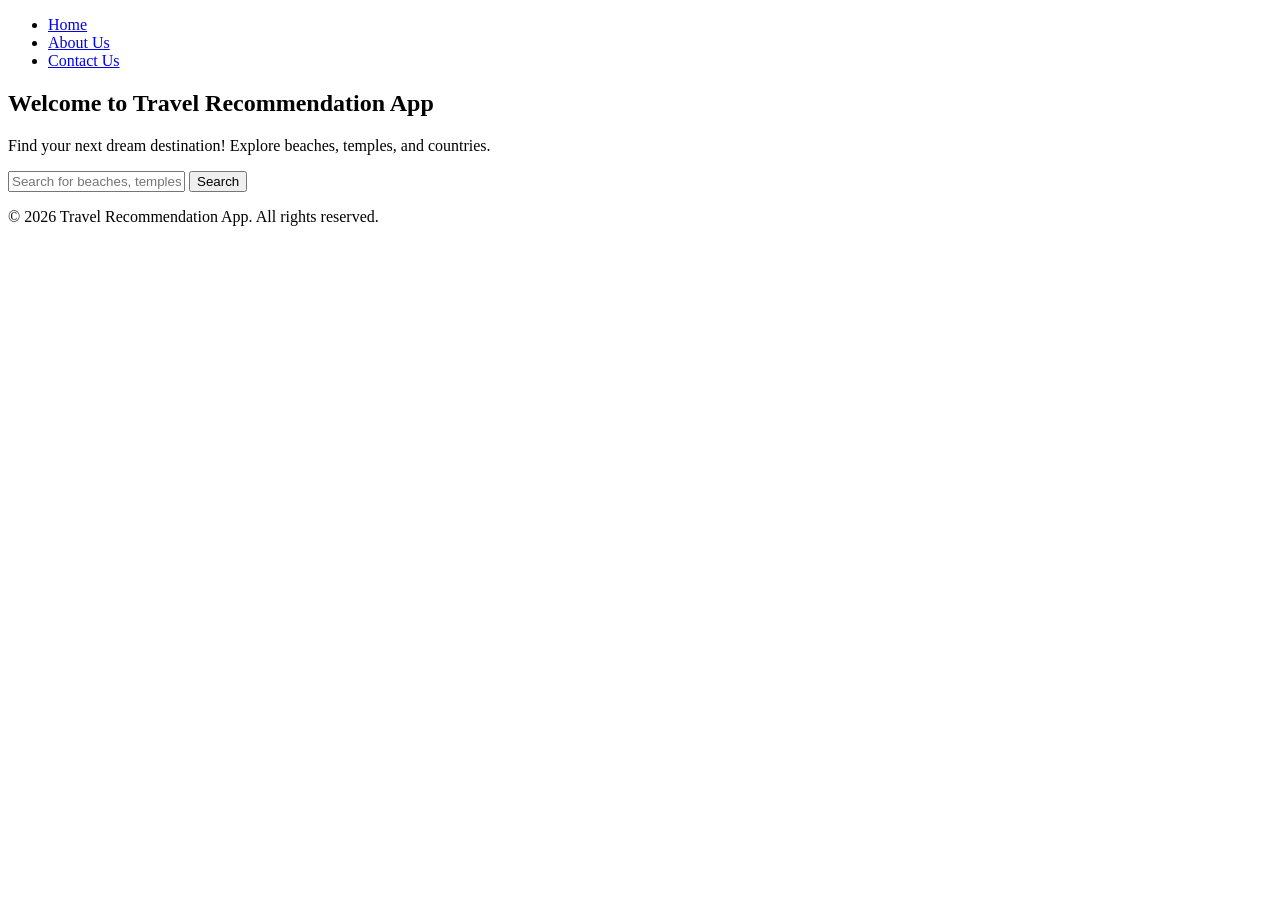
==== index.html @ dbae4c56 "Create index.html" ====
<!DOCTYPE html>
<html lang="en">
<head>
    <meta charset="UTF-8">
    <meta name="viewport" content="width=device-width, initial-scale=1.0">
    <title>Travel Recommendation App</title>
    <link rel="stylesheet" href="style.css">
</head>
<body>
    <header>
        <nav>
            <ul>
                <li><a href="index.html">Home</a></li>
                <li><a href="about.html">About Us</a></li>
                <li><a href="contact.html">Contact Us</a></li>
            </ul>
        </nav>
    </header>

    <main>
        <section class="hero">
            <h1>Welcome to Travel Recommendation App</h1>
            <p>Find your next dream destination! Explore beaches, temples, and countries.</p>
            <div class="search-box">
                <input type="text" id="searchInput" placeholder="Search for beaches, temples, or countries...">
                <button onclick="searchRecommendation()">Search</button>
            </div>
        </section>

        <section id="results" class="results-container">
            <!-- Search results will be displayed here by JavaScript -->
        </section>
    </main>

    <footer>
        <p>&copy; 2026 Travel Recommendation App. All rights reserved.</p>
    </footer>

    <script src="script.js"></script>
</body>
</html>
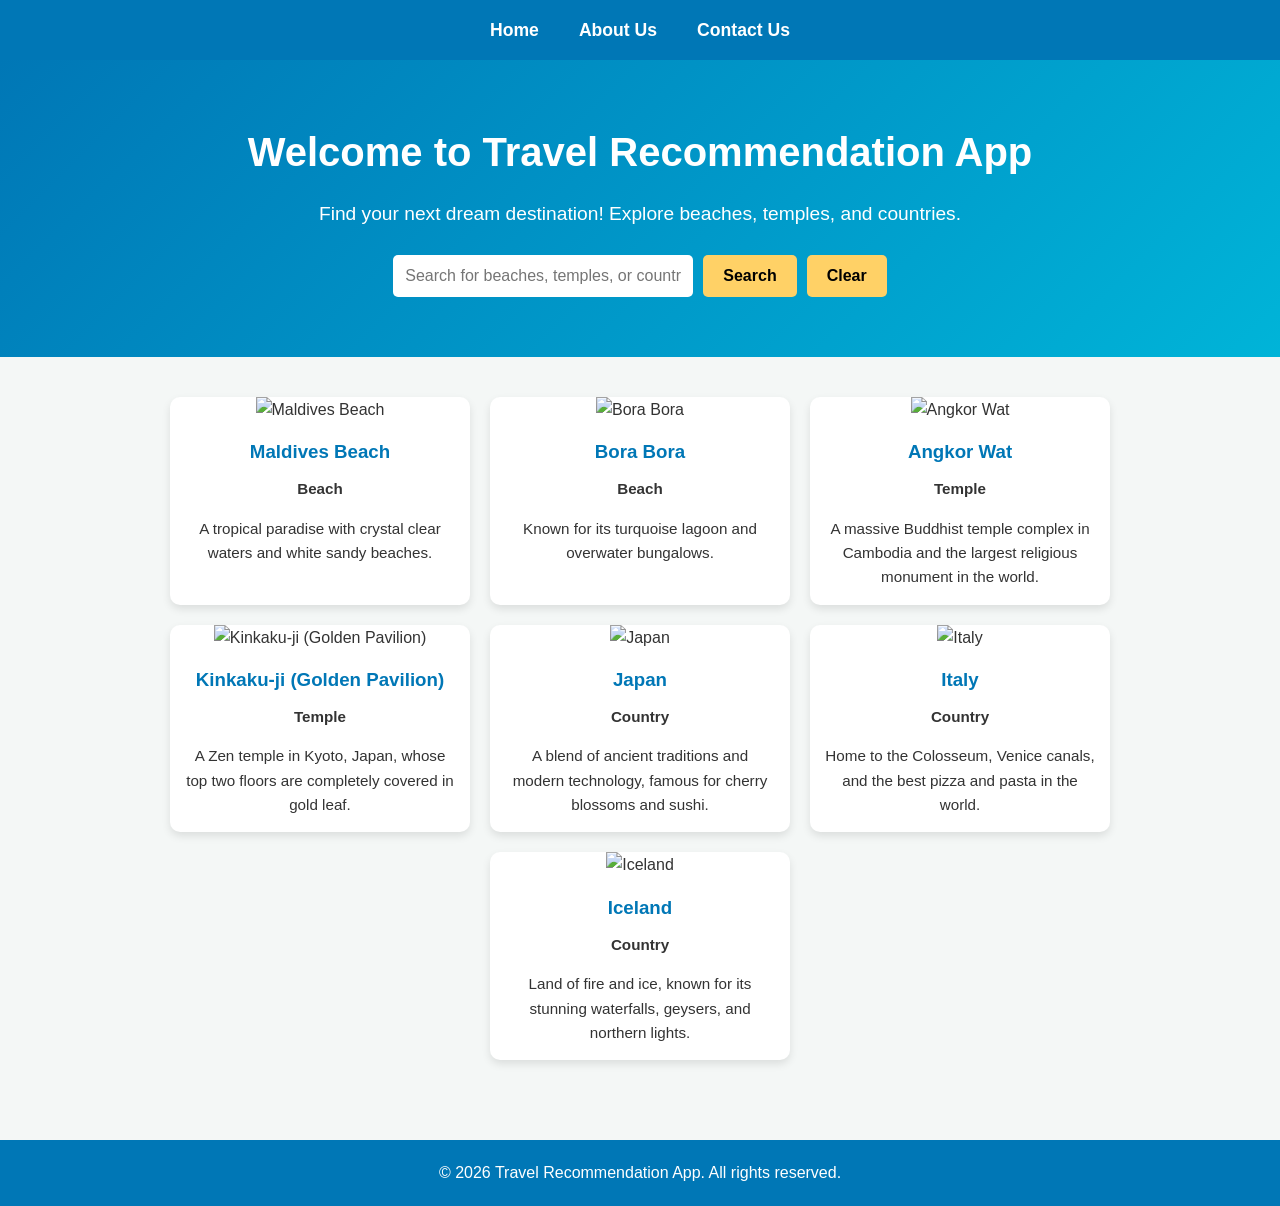
==== commit f302ae58: "Update index.html" ====
--- a/index.html
+++ b/index.html
@@ -24,6 +24,7 @@
             <div class="search-box">
                 <input type="text" id="searchInput" placeholder="Search for beaches, temples, or countries...">
                 <button onclick="searchRecommendation()">Search</button>
+                <button onclick="clearResults()">Clear</button>
             </div>
         </section>
 
--- a/style.css
+++ b/style.css
@@ -0,0 +1,192 @@
+/* General Styles */
+* {
+    margin: 0;
+    padding: 0;
+    box-sizing: border-box;
+    font-family: 'Segoe UI', Tahoma, Geneva, Verdana, sans-serif;
+}
+
+body {
+    background-color: #f4f7f6;
+    color: #333;
+    line-height: 1.6;
+}
+
+/* Header & Navigation */
+header {
+    background-color: #0077b6;
+    padding: 1rem 0;
+    box-shadow: 0 2px 5px rgba(0,0,0,0.1);
+}
+
+nav ul {
+    display: flex;
+    justify-content: center;
+    list-style: none;
+}
+
+nav ul li {
+    margin: 0 20px;
+}
+
+nav ul li a {
+    color: white;
+    text-decoration: none;
+    font-weight: bold;
+    font-size: 1.1rem;
+    transition: color 0.3s ease;
+}
+
+nav ul li a:hover {
+    color: #ffd166;
+}
+
+/* Hero Section (Home Page) */
+.hero {
+    text-align: center;
+    padding: 60px 20px;
+    background: linear-gradient(135deg, #0077b6, #00b4d8);
+    color: white;
+}
+
+.hero h1 {
+    font-size: 2.5rem;
+    margin-bottom: 15px;
+}
+
+.hero p {
+    font-size: 1.2rem;
+    margin-bottom: 25px;
+}
+
+.search-box {
+    display: flex;
+    justify-content: center;
+    gap: 10px;
+}
+
+.search-box input {
+    padding: 12px;
+    width: 300px;
+    border: none;
+    border-radius: 5px;
+    font-size: 1rem;
+}
+
+.search-box button {
+    padding: 12px 20px;
+    background-color: #ffd166;
+    border: none;
+    border-radius: 5px;
+    cursor: pointer;
+    font-weight: bold;
+    font-size: 1rem;
+    transition: background 0.3s ease;
+}
+
+.search-box button:hover {
+    background-color: #ffb703;
+}
+
+/* Results Container */
+.results-container {
+    display: flex;
+    flex-wrap: wrap;
+    justify-content: center;
+    gap: 20px;
+    padding: 40px 20px;
+}
+
+.result-card {
+    background: white;
+    border-radius: 10px;
+    box-shadow: 0 4px 8px rgba(0,0,0,0.1);
+    width: 300px;
+    overflow: hidden;
+    text-align: center;
+    transition: transform 0.3s ease;
+}
+
+.result-card:hover {
+    transform: translateY(-5px);
+}
+
+.result-card img {
+    width: 100%;
+    height: 200px;
+    object-fit: cover;
+}
+
+.result-card h3 {
+    margin: 15px 0 10px;
+    color: #0077b6;
+}
+
+.result-card p {
+    padding: 0 15px 15px;
+    font-size: 0.95rem;
+}
+
+/* About & Contact Sections */
+.about-section, .contact-section {
+    max-width: 800px;
+    margin: 40px auto;
+    padding: 30px;
+    background: white;
+    border-radius: 10px;
+    box-shadow: 0 4px 8px rgba(0,0,0,0.1);
+}
+
+.about-section h1, .contact-section h1 {
+    color: #0077b6;
+    margin-bottom: 20px;
+    text-align: center;
+}
+
+.about-section h2 {
+    color: #00b4d8;
+    margin: 20px 0 10px;
+}
+
+/* Contact Form */
+#contactForm {
+    display: flex;
+    flex-direction: column;
+    gap: 15px;
+}
+
+#contactForm label {
+    font-weight: bold;
+}
+
+#contactForm input, #contactForm textarea {
+    padding: 10px;
+    border: 1px solid #ccc;
+    border-radius: 5px;
+    font-size: 1rem;
+}
+
+#contactForm button {
+    padding: 12px;
+    background-color: #0077b6;
+    color: white;
+    border: none;
+    border-radius: 5px;
+    cursor: pointer;
+    font-size: 1rem;
+    font-weight: bold;
+    transition: background 0.3s ease;
+}
+
+#contactForm button:hover {
+    background-color: #005f8a;
+}
+
+/* Footer */
+footer {
+    text-align: center;
+    padding: 20px;
+    background-color: #0077b6;
+    color: white;
+    margin-top: 40px;
+}
